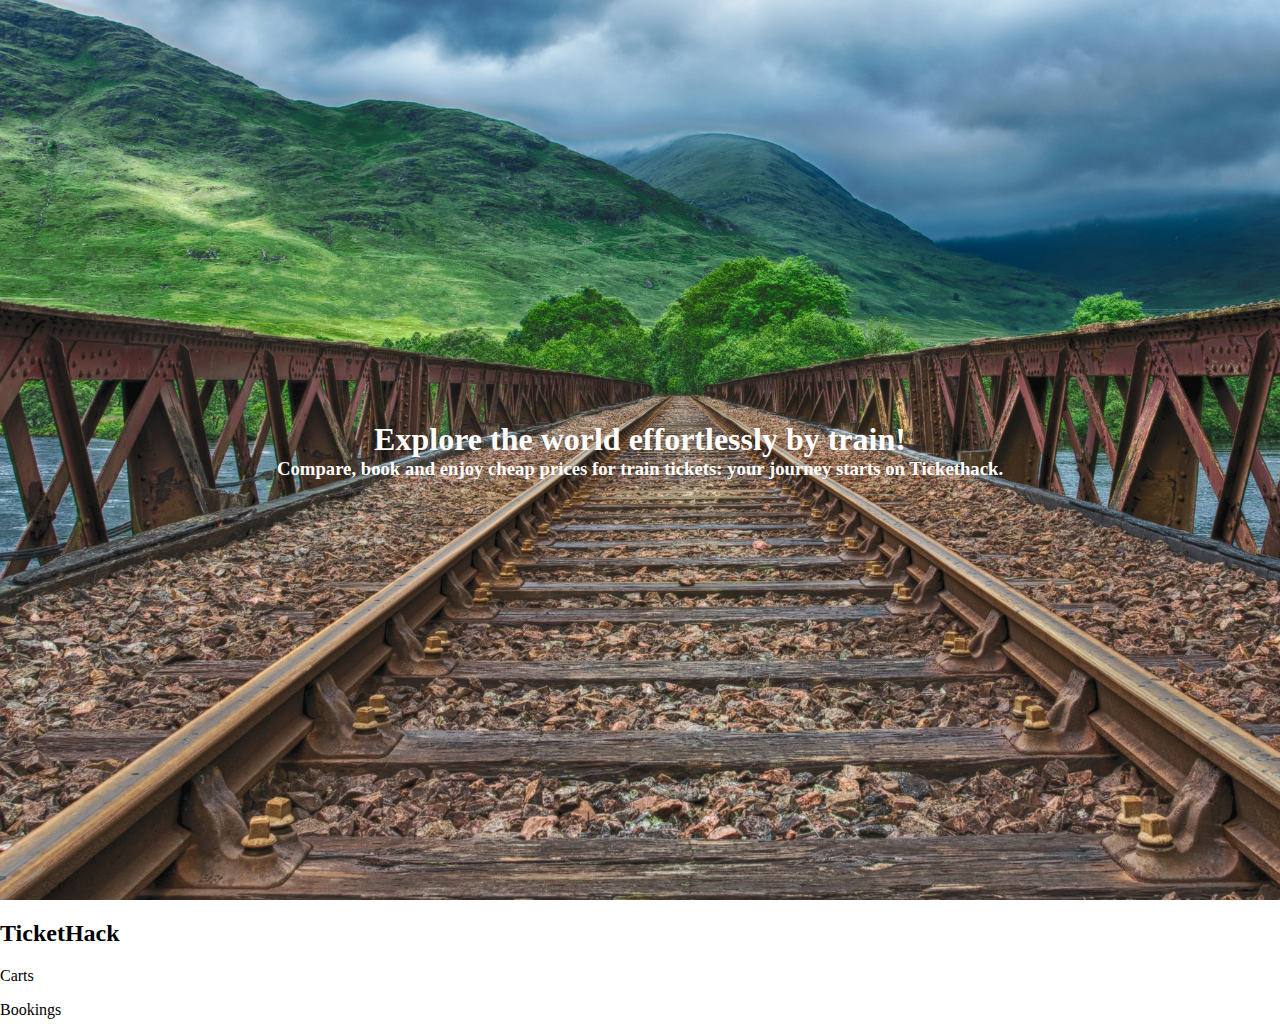
==== Frontend/index.html @ e36e7d9e "Merge branch 'main' of https://github.com/Greenystuff/TicketHack" ====
<!DOCTYPE html>
<html lang="en">

<head>
  <meta charset="UTF-8" />
  <meta name="viewport" content="width=device-width, initial-scale=1.0" />
  <link rel="stylesheet" href="style.css" />
  <title>TicketHack</title>
</head>

<head>
  <meta charset="UTF-8">
  <meta name="viewport" content="width=device-width, initial-scale=1.0">
  <link rel="stylesheet" href="style.css" />
</head>

<div id="includedContent"></div>

<body>

  <div id="bodyContainer">
    <h1>Explore the world effortlessly by train!</h1>
    <h3>Compare, book and enjoy cheap prices for train tickets: your journey starts on Tickethack.</h3>
  </div>
</body>

</html>

<body>
  <!--Barre de menus-->
  <div id="header">
    <h2>TicketHack</h2>
    <p>Carts</p>
    <p>Bookings</p>
  </div>

  <script src="script.js"></script>
</body>

</html>
---- Frontend/style.css ----
body {
  margin: 0;
}

#bodyContainer {
  display: flex;
  flex-direction: column;
  align-items: center;
  justify-content: center;
  background-image: url('images/background-rails.jpg');
  background-size: cover;
  height: 100vh;
}

h1,
h3 {
  margin: 0;
  color: white;
}
---- Frontend/style.css ----
body {
  margin: 0;
}

#bodyContainer {
  display: flex;
  flex-direction: column;
  align-items: center;
  justify-content: center;
  background-image: url('images/background-rails.jpg');
  background-size: cover;
  height: 100vh;
}

h1,
h3 {
  margin: 0;
  color: white;
}
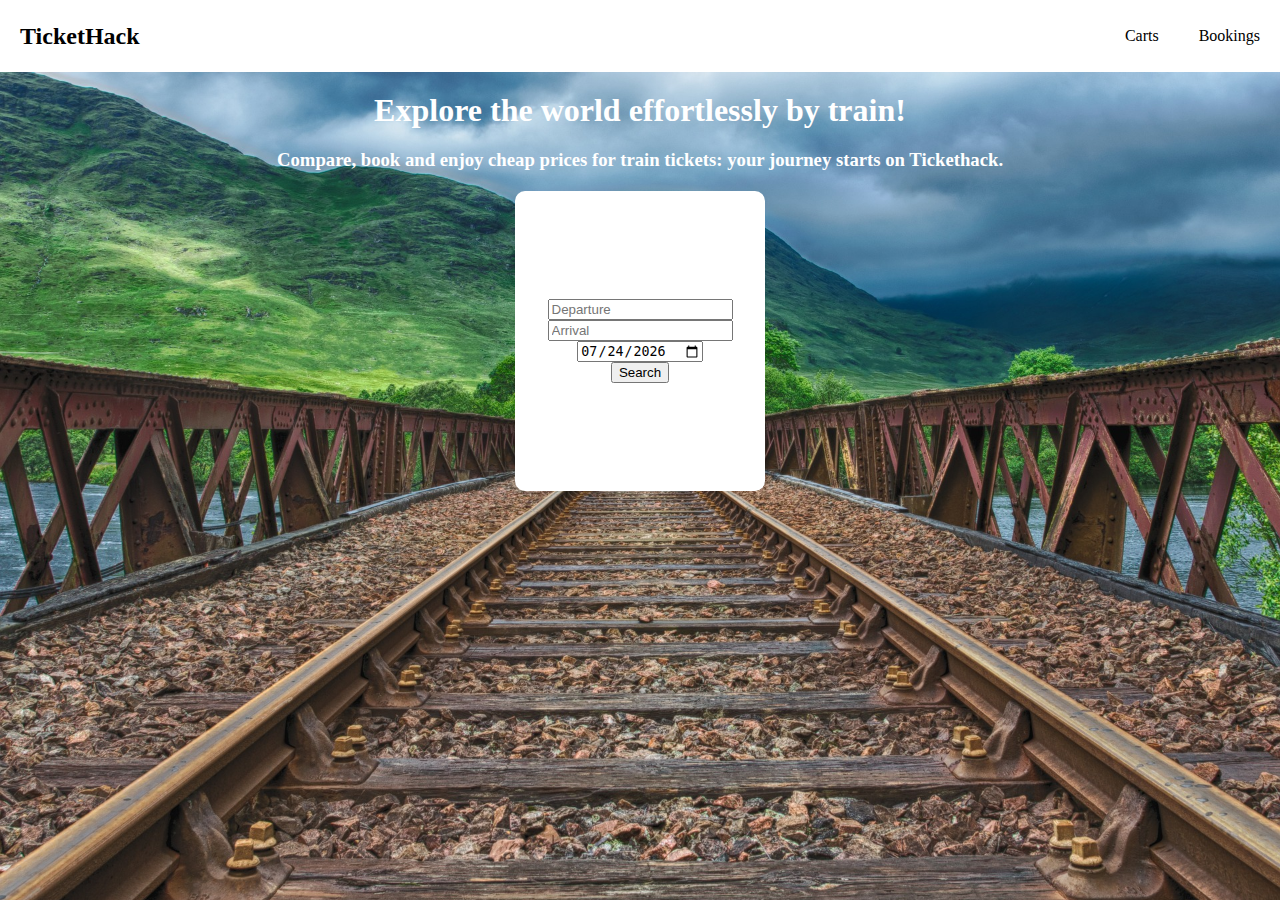
==== commit dabca91c: "ajout de la card search" ====
--- a/Frontend/index.html
+++ b/Frontend/index.html
@@ -4,37 +4,42 @@
 <head>
   <meta charset="UTF-8" />
   <meta name="viewport" content="width=device-width, initial-scale=1.0" />
-  <link rel="stylesheet" href="style.css" />
+  <link rel="stylesheet" href="styles/style.css" />
   <title>TicketHack</title>
-</head>
-
-<head>
-  <meta charset="UTF-8">
-  <meta name="viewport" content="width=device-width, initial-scale=1.0">
-  <link rel="stylesheet" href="style.css" />
 </head>
 
 <div id="includedContent"></div>
 
 <body>
+  <!--Barre de menus-->
+  <div id="header-bar">
+    <div>
+      <h2 id="logo-img">TicketHack</h2>
+    </div>
+    <div id="nav">
+      <p class="item-nav">Carts</p>
+      <p class="item-nav">Bookings</p>
+    </div>
+  </div>
+  <div id="bodyContainer">
+    <div id="title-container">
+      <h1>Explore the world effortlessly by train!</h1>
+      <h3>Compare, book and enjoy cheap prices for train tickets: your journey starts on Tickethack.</h3>
+    </div>
+    <div id="cards-container">
+      <div id="search-card">
+        <input id="departure-input" type="text" placeholder="Departure">
+        <input id="arrival-input" type="text" placeholder="Arrival">
 
-  <div id="bodyContainer">
-    <h1>Explore the world effortlessly by train!</h1>
-    <h3>Compare, book and enjoy cheap prices for train tickets: your journey starts on Tickethack.</h3>
+        <input id="calandar-input" type="date" />
+
+        <button id="search-btn" type="button">Search</button>
+      </div>
+    </div>
   </div>
 </body>
 
-</html>
+<script src="script.js"></script>
 
-<body>
-  <!--Barre de menus-->
-  <div id="header">
-    <h2>TicketHack</h2>
-    <p>Carts</p>
-    <p>Bookings</p>
-  </div>
-
-  <script src="script.js"></script>
-</body>
 
 </html>--- a/Frontend/styles/style.css
+++ b/Frontend/styles/style.css
@@ -0,0 +1,67 @@
+body {
+  margin: 0;
+}
+
+h1,
+h3 {
+  margin: 0;
+  margin-bottom: 20px;
+  color: white;
+}
+
+#header-bar {
+  display: flex;
+  flex-direction: row;
+  align-items: center;
+  justify-content: space-between;
+  height: 8vh;
+}
+
+#nav {
+  display: flex;
+  flex-direction: row;
+  align-items: center;
+}
+
+#logo-img {
+  margin-left: 20px;
+}
+
+.item-nav {
+  margin-left: 20px;
+
+  margin-right: 20px;
+}
+
+#bodyContainer {
+  display: flex;
+  flex-direction: column;
+  align-items: center;
+  background-image: url('../images/background-rails.jpg');
+  background-size: cover;
+  height: 92vh;
+}
+
+#title-container {
+  display: flex;
+  flex-direction: column;
+  align-items: center;
+  margin-top: 20px;
+}
+
+#cards-container {
+  display: flex;
+  flex-direction: row;
+  justify-content: center;
+}
+
+#search-card {
+  display: flex;
+  flex-direction: column;
+  justify-content: center;
+  align-items: center;
+  background-color: white;
+  border-radius: 10px;
+  height: 300px;
+  width: 250px;
+}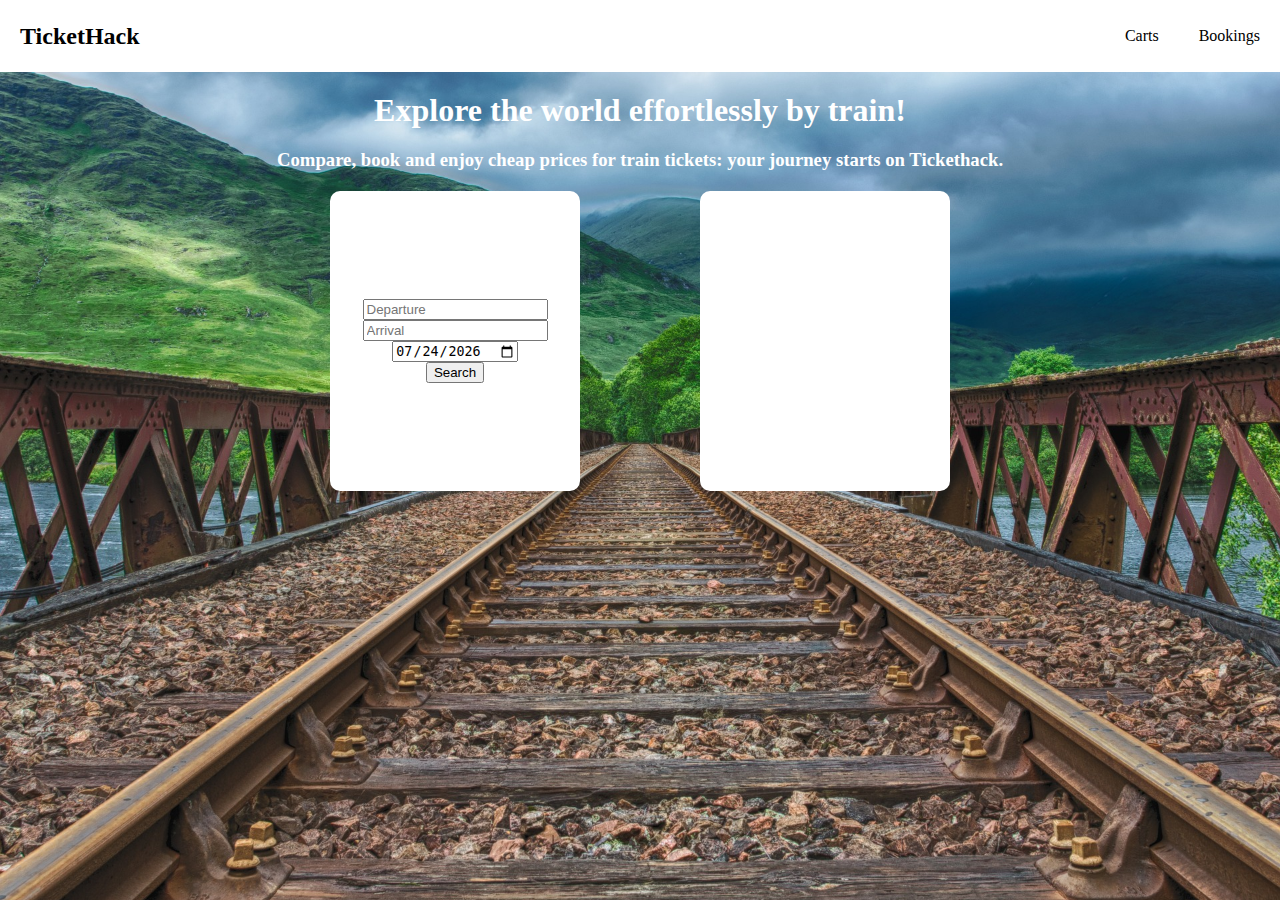
==== commit 0a91e0b0: "connexion à la base de données" ====
--- a/Frontend/index.html
+++ b/Frontend/index.html
@@ -35,6 +35,9 @@
 
         <button id="search-btn" type="button">Search</button>
       </div>
+      <div id="result-card">
+
+      </div>
     </div>
   </div>
 </body>
--- a/Frontend/styles/style.css
+++ b/Frontend/styles/style.css
@@ -53,6 +53,7 @@
   display: flex;
   flex-direction: row;
   justify-content: center;
+  align-items: center;
 }
 
 #search-card {
@@ -62,6 +63,19 @@
   align-items: center;
   background-color: white;
   border-radius: 10px;
+  margin-right: 60px;
+  height: 300px;
+  width: 250px;
+}
+
+#result-card {
+  display: flex;
+  flex-direction: column;
+  justify-content: center;
+  align-items: center;
+  background-color: white;
+  border-radius: 10px;
+  margin-left: 60px;
   height: 300px;
   width: 250px;
 }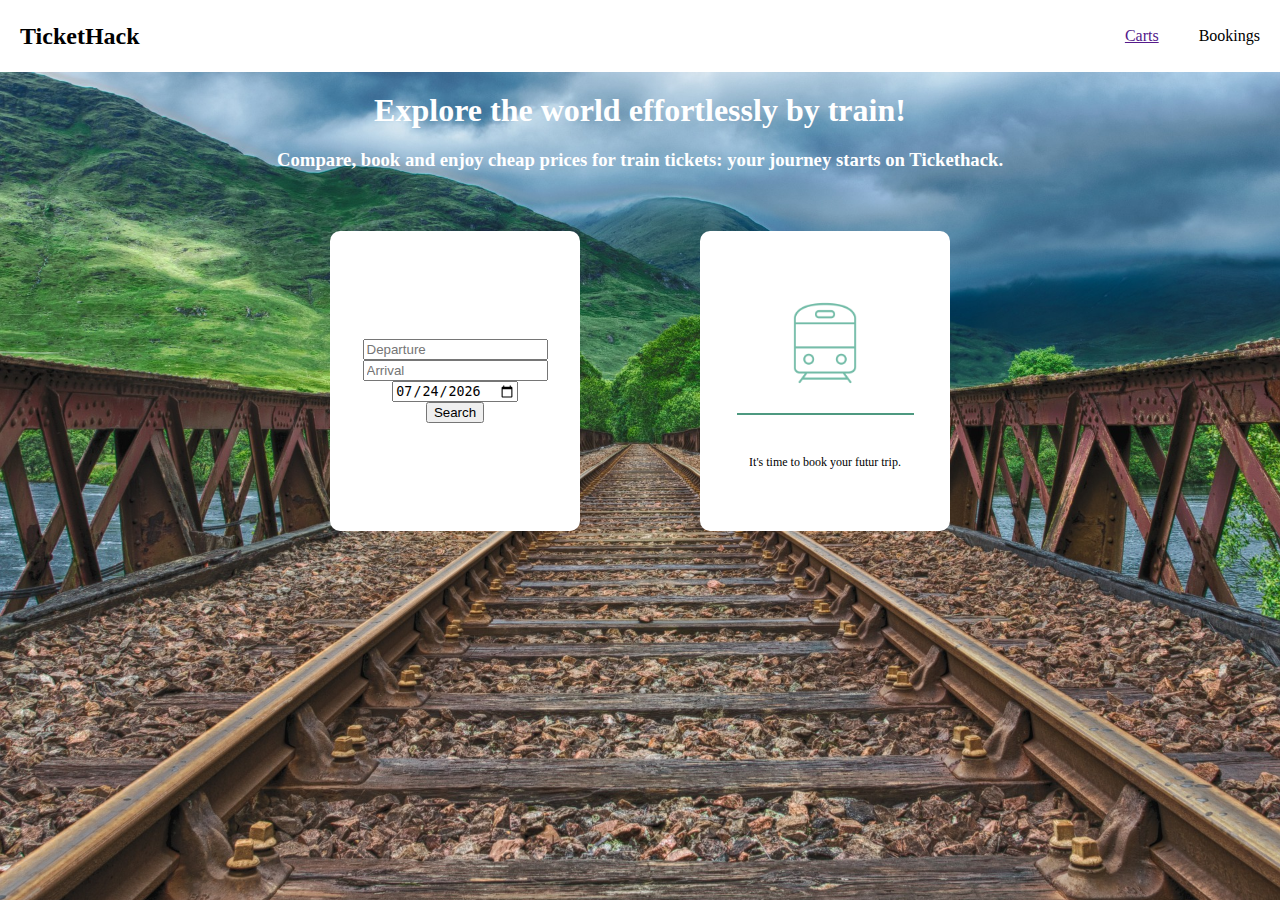
==== commit 38472819: "commit" ====
--- a/Frontend/index.html
+++ b/Frontend/index.html
@@ -17,8 +17,8 @@
       <h2 id="logo-img">TicketHack</h2>
     </div>
     <div id="nav">
-      <p class="item-nav">Carts</p>
-      <p class="item-nav">Bookings</p>
+      <a href="" class="item-nav">Carts</a>
+      <a class="item-nav">Bookings</a>
     </div>
   </div>
   <div id="bodyContainer">
@@ -36,7 +36,9 @@
         <button id="search-btn" type="button">Search</button>
       </div>
       <div id="result-card">
-
+        <img id="train-img" src="images/train.png" alt="image de train">
+        <hr>
+        <span id="desc-trip-txt">It's time to book your futur trip.</span>
       </div>
     </div>
   </div>
--- a/Frontend/styles/style.css
+++ b/Frontend/styles/style.css
@@ -54,6 +54,7 @@
   flex-direction: row;
   justify-content: center;
   align-items: center;
+  margin-top: 40px;
 }
 
 #search-card {
@@ -78,4 +79,24 @@
   margin-left: 60px;
   height: 300px;
   width: 250px;
+}
+
+#train-img {
+  width: 100px;
+  opacity: 0.8;
+}
+
+hr {
+  border: 1px solid #4D9980;
+  width: 70%;
+  margin-top: 20px;
+  margin-bottom: 20px;
+}
+
+#desc-trip-txt {
+  font-size: 12px;
+  margin-top: 20px;
+  width: 100%;
+  text-align: center;
+  font-stretch: expanded;
 }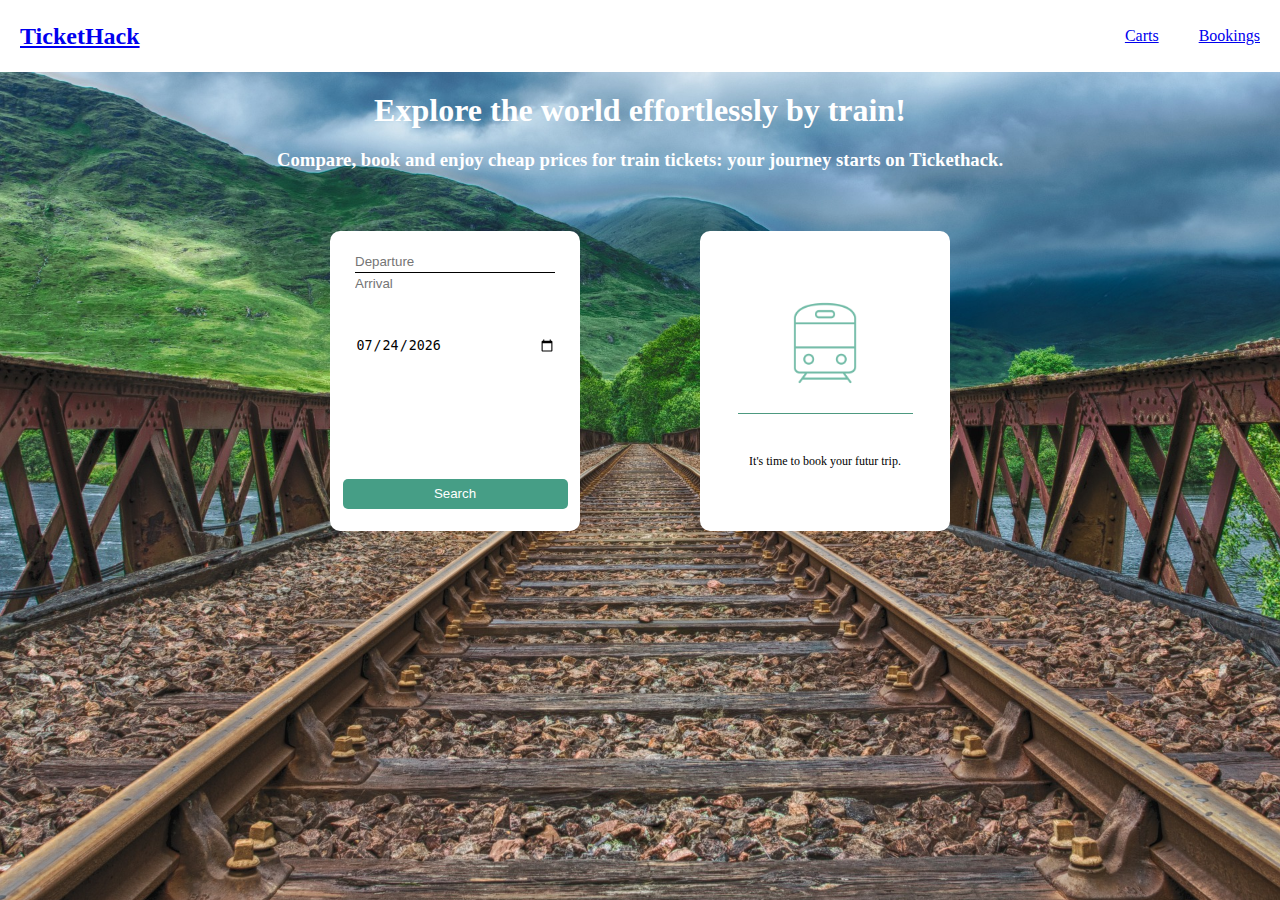
==== commit 1c8cc5c7: "commit" ====
--- a/Frontend/index.html
+++ b/Frontend/index.html
@@ -14,11 +14,13 @@
   <!--Barre de menus-->
   <div id="header-bar">
     <div>
-      <h2 id="logo-img">TicketHack</h2>
+      <a href="index.html">
+        <h2 id="logo-img">TicketHack</h2>
+      </a>
     </div>
     <div id="nav">
-      <a href="" class="item-nav">Carts</a>
-      <a class="item-nav">Bookings</a>
+      <a href="carts.html" class="item-nav">Carts</a>
+      <a href="bookings.html" class="item-nav">Bookings</a>
     </div>
   </div>
   <div id="bodyContainer">
@@ -28,8 +30,11 @@
     </div>
     <div id="cards-container">
       <div id="search-card">
-        <input id="departure-input" type="text" placeholder="Departure">
-        <input id="arrival-input" type="text" placeholder="Arrival">
+        <div id="cities-input">
+          <input id="departure-input" type="text" placeholder="Departure">
+          <hr id="cities-line">
+          <input id="arrival-input" type="text" placeholder="Arrival">
+        </div>
 
         <input id="calandar-input" type="date" />
 
--- a/Frontend/styles/style.css
+++ b/Frontend/styles/style.css
@@ -60,13 +60,47 @@
 #search-card {
   display: flex;
   flex-direction: column;
-  justify-content: center;
+  justify-content: space-around;
   align-items: center;
   background-color: white;
   border-radius: 10px;
   margin-right: 60px;
   height: 300px;
   width: 250px;
+}
+
+#cities-input {
+  display: flex;
+  flex-direction: column;
+  justify-content: center;
+  align-items: center;
+  height: fit-content;
+  width: 80%;
+}
+
+#departure-input {
+  border: 0px;
+  width: 100%;
+}
+
+#arrival-input {
+  border: 0px;
+  width: 100%;
+}
+
+#calandar-input {
+  border: none;
+  width: 80%;
+  padding-bottom: 80px;
+}
+
+#search-btn {
+  border-radius: 5px;
+  background-color: #469E86;
+  height: 30px;
+  width: 90%;
+  border: none;
+  color: white;
 }
 
 #result-card {
@@ -87,10 +121,21 @@
 }
 
 hr {
-  border: 1px solid #4D9980;
   width: 70%;
   margin-top: 20px;
   margin-bottom: 20px;
+  border: none;
+  height: 1px;
+  background-color: #4D9980;
+}
+
+#cities-line {
+  border: none;
+  height: 1px;
+  background-color: black;
+  width: 100%;
+  margin-top: 2px;
+  margin-bottom: 2px;
 }
 
 #desc-trip-txt {
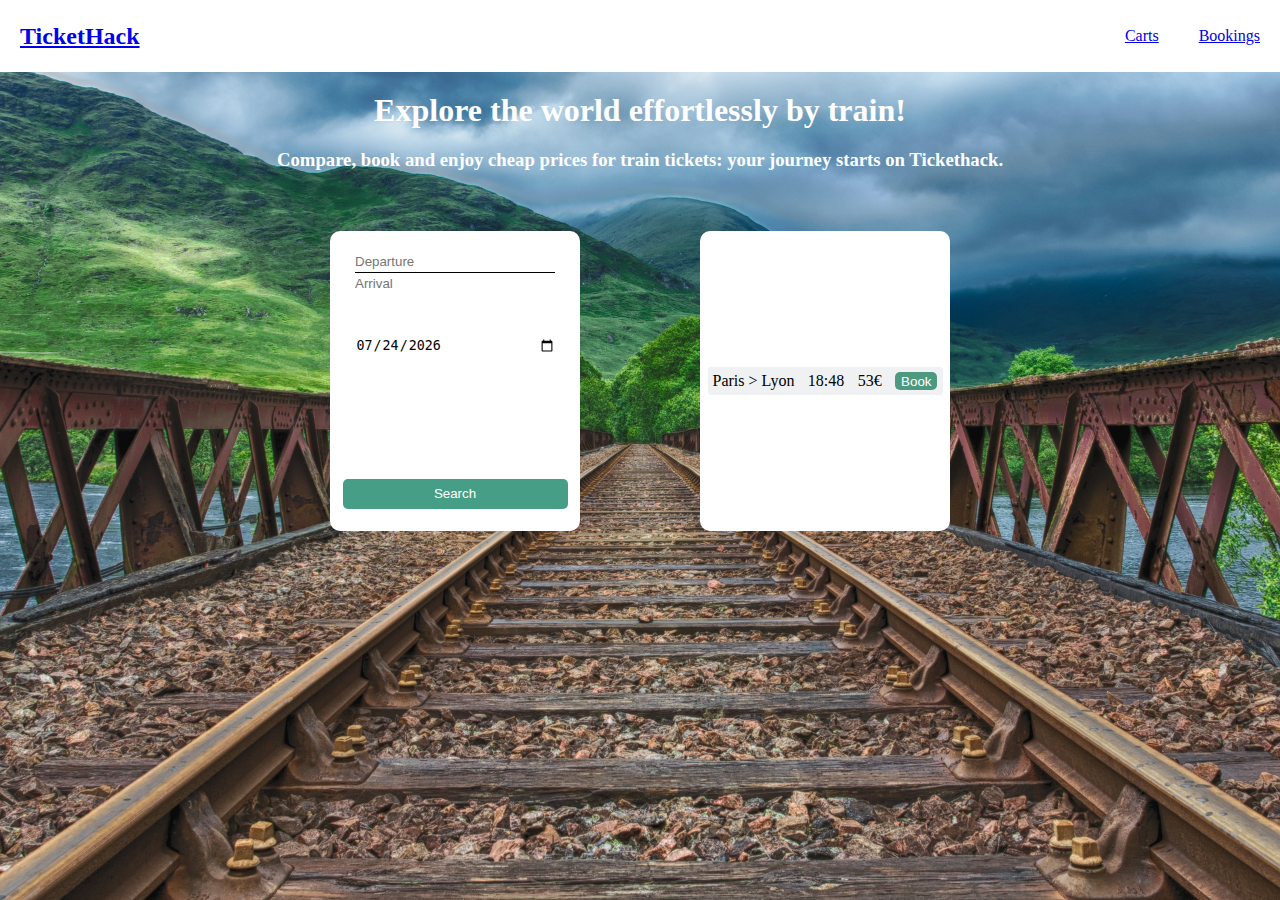
==== commit 8301c966: "commit" ====
--- a/Frontend/index.html
+++ b/Frontend/index.html
@@ -41,10 +41,18 @@
         <button id="search-btn" type="button">Search</button>
       </div>
       <div id="result-card">
+        <div class="result-container">
+          <span>Paris > Lyon</span>
+          <span>18:48</span>
+          <span>53€</span>
+          <button class="book-btn">Book</button>
+        </div>
+      </div>
+      <!-- <div id="result-card">
         <img id="train-img" src="images/train.png" alt="image de train">
         <hr>
         <span id="desc-trip-txt">It's time to book your futur trip.</span>
-      </div>
+      </div> -->
     </div>
   </div>
 </body>
--- a/Frontend/styles/style.css
+++ b/Frontend/styles/style.css
@@ -91,7 +91,7 @@
 #calandar-input {
   border: none;
   width: 80%;
-  padding-bottom: 80px;
+  margin-bottom: 80px;
 }
 
 #search-btn {
@@ -101,6 +101,7 @@
   width: 90%;
   border: none;
   color: white;
+  cursor: pointer;
 }
 
 #result-card {
@@ -144,4 +145,22 @@
   width: 100%;
   text-align: center;
   font-stretch: expanded;
+}
+
+.result-container {
+  display: flex;
+  flex-direction: row;
+  justify-content: space-between;
+  background-color: #F0F1F2;
+  padding: 5px;
+  border-radius: 3px;
+  width: 90%;
+}
+
+.book-btn {
+  background-color: #4D9980;
+  border: none;
+  color: white;
+  cursor: pointer;
+  border-radius: 5px;
 }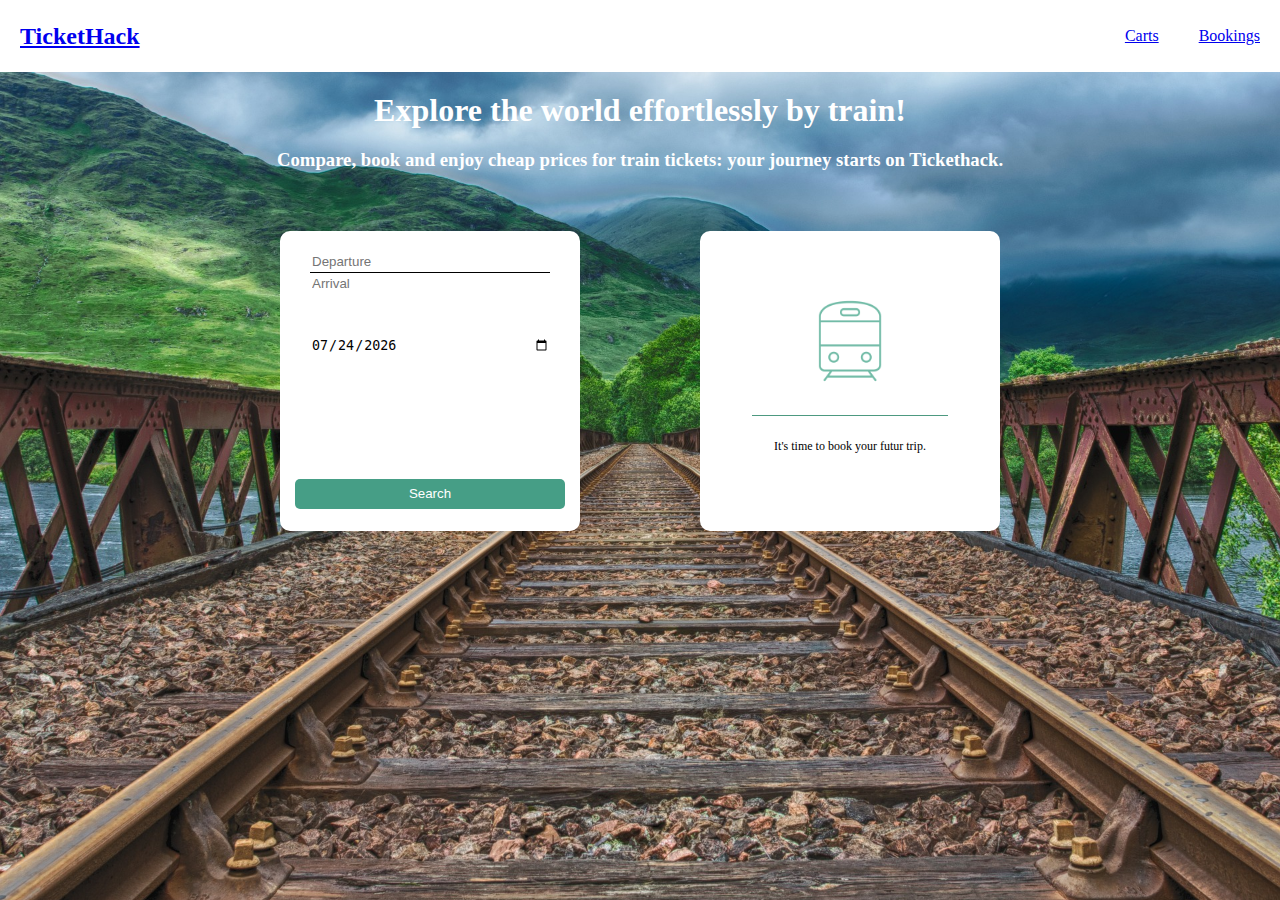
==== commit 30dd7a6a: "commit" ====
--- a/Frontend/index.html
+++ b/Frontend/index.html
@@ -41,18 +41,11 @@
         <button id="search-btn" type="button">Search</button>
       </div>
       <div id="result-card">
-        <div class="result-container">
-          <span>Paris > Lyon</span>
-          <span>18:48</span>
-          <span>53€</span>
-          <button class="book-btn">Book</button>
-        </div>
-      </div>
-      <!-- <div id="result-card">
         <img id="train-img" src="images/train.png" alt="image de train">
         <hr>
         <span id="desc-trip-txt">It's time to book your futur trip.</span>
-      </div> -->
+      </div>
+
     </div>
   </div>
 </body>
--- a/Frontend/styles/style.css
+++ b/Frontend/styles/style.css
@@ -66,7 +66,7 @@
   border-radius: 10px;
   margin-right: 60px;
   height: 300px;
-  width: 250px;
+  width: 300px;
 }
 
 #cities-input {
@@ -105,18 +105,18 @@
 }
 
 #result-card {
-  display: flex;
-  flex-direction: column;
-  justify-content: center;
-  align-items: center;
+  overflow: auto;
+  text-align: center;
   background-color: white;
   border-radius: 10px;
   margin-left: 60px;
+  padding: 10px 10px 5px;
   height: 300px;
-  width: 250px;
+  width: 300px;
 }
 
 #train-img {
+  margin-top: 50px;
   width: 100px;
   opacity: 0.8;
 }
@@ -151,10 +151,17 @@
   display: flex;
   flex-direction: row;
   justify-content: space-between;
+  align-items: center;
   background-color: #F0F1F2;
   padding: 5px;
+  margin-bottom: 5px;
   border-radius: 3px;
-  width: 90%;
+  height: 40px;
+  width: 100%;
+}
+
+* {
+  box-sizing: border-box;
 }
 
 .book-btn {
